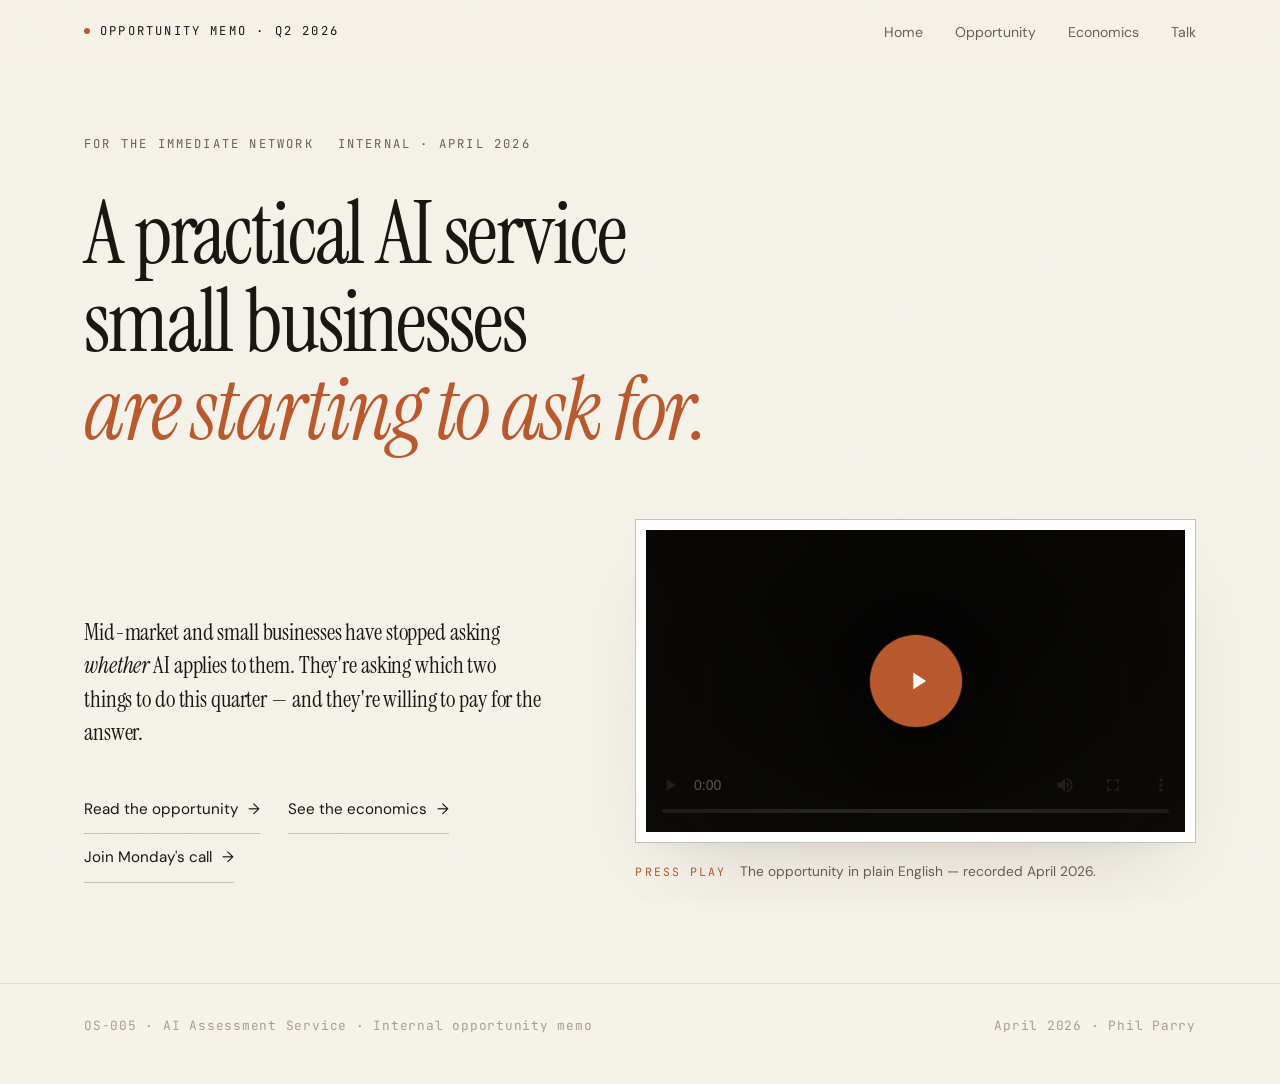
==== index.html @ 7be647b3 "feat: build 4-page opportunity memo microsite - Pages: Home, Opportunity & Model (tabbed), Economics" ====
<!DOCTYPE html>
<html lang="en">
<head>
  <meta charset="UTF-8">
  <meta name="viewport" content="width=device-width, initial-scale=1">
  <title>The AI Assessment Service — An opportunity memo</title>
  <meta name="description" content="A practical AI assessment service for small and medium-sized businesses. Internal opportunity memo, April 2026.">
  <meta name="color-scheme" content="light">

  <link rel="preconnect" href="https://fonts.googleapis.com">
  <link rel="preconnect" href="https://fonts.gstatic.com" crossorigin>
  <link href="https://fonts.googleapis.com/css2?family=Instrument+Serif:ital@0;1&family=DM+Sans:ital,opsz,wght@0,9..40,300;0,9..40,400;0,9..40,500;0,9..40,600;1,9..40,400&family=JetBrains+Mono:wght@400;500&display=swap" rel="stylesheet">
  <link rel="stylesheet" href="./styles.css">
  <script src="./script.js" defer></script>
</head>
<body>

  <!-- ════ TOP NAV (shared markup — keep in sync across pages) ════ -->
  <nav class="top" id="topnav" aria-label="Primary">
    <div class="container">
      <a href="./index.html" class="wordmark">
        <span class="dot" aria-hidden="true"></span>
        <span>Opportunity Memo · Q2 2026</span>
      </a>
      <ul class="nav-links">
        <li><a href="./index.html">Home</a></li>
        <li><a href="./opportunity.html">Opportunity</a></li>
        <li><a href="./economics.html">Economics</a></li>
        <li><a href="./talk.html">Talk</a></li>
      </ul>
    </div>
  </nav>

  <!-- ════ HERO ════ -->
  <header id="top" class="hero">
    <div class="container">

      <div class="hero-meta">
        <span class="eyebrow">For the immediate network</span>
        <span class="eyebrow muted">Internal · April 2026</span>
      </div>

      <h1 class="display serif">
        A practical AI service<br>
        small businesses<br>
        <em>are starting to ask for.</em>
      </h1>

      <div class="hero-grid">

        <!-- VIDEO COLUMN
             ─────────────────────────────────────────────────
             Swap ./assets/opportunity-overview.mp4 with your own.
             Optional: drop a still at ./assets/poster.jpg.
             ───────────────────────────────────────────────── -->
        <div class="hero-video-col">
          <div class="video-frame">
            <div class="video-inner">
              <video id="hero-video"
                     controls
                     preload="metadata"
                     playsinline
                     poster="./assets/poster.jpg">
                <source src="./assets/opportunity-overview.mp4" type="video/mp4">
                Your browser doesn't support embedded video.
              </video>
              <button class="video-overlay" id="video-overlay" aria-label="Play opportunity overview">
                <span class="play-button" aria-hidden="true">
                  <svg viewBox="0 0 24 24"><path d="M8 5v14l11-7z"/></svg>
                </span>
              </button>
            </div>
          </div>
          <div class="video-caption">
            <span class="label">Press play</span>
            <span>The opportunity in plain English — recorded April 2026.</span>
          </div>
        </div>

        <!-- TEXT COLUMN -->
        <div class="hero-text-col">
          <p class="lede">
            Mid-market and small businesses have stopped asking <em class="italic">whether</em> AI applies to them. They're asking which two things to do this quarter — and they're willing to pay for the answer.
          </p>
          <div class="ctas">
            <a href="./opportunity.html" class="cta-link">Read the opportunity</a>
            <a href="./economics.html"   class="cta-link">See the economics</a>
            <a href="./talk.html"        class="cta-link">Join Monday's call</a>
          </div>
        </div>

      </div>
    </div>
  </header>

  <!-- ════ FOOTER ════ -->
  <footer>
    <div class="container">
      <span>OS-005 · AI Assessment Service · Internal opportunity memo</span>
      <span>April 2026 · Phil Parry</span>
    </div>
  </footer>

</body>
</html>
---- styles.css ----
/* ═══════════════════════════════════════════════════════════════
   OS-005 — AI Assessment Service
   Shared stylesheet. Warm editorial theme (see vault/wiki/warm-editorial-theme.md).
   ═══════════════════════════════════════════════════════════════ */

/* ───────────── DESIGN TOKENS — warm light editorial ───────────── */
:root {
  --bg:           #F5F2EA;
  --bg-elev:      #FAF7F0;
  --bg-card:      #FFFFFF;
  --text:         #1A1612;
  --text-muted:   #6B5F4F;
  --text-quiet:   #A89F90;
  --accent:       #B85A2E;
  --accent-warm:  #C8704D;
  --rule:         #E5DECF;
  --rule-strong:  #C9C0AC;

  --serif: 'Instrument Serif', 'Cormorant Garamond', Georgia, serif;
  --sans:  'DM Sans', system-ui, -apple-system, sans-serif;
  --mono:  'JetBrains Mono', 'Menlo', monospace;

  --max:    1240px;
  --gutter: clamp(20px, 5vw, 64px);
}

/* ───────────── RESET + BASE ───────────── */
*, *::before, *::after { box-sizing: border-box; margin: 0; padding: 0; }
html { scroll-behavior: smooth; }

body {
  background: var(--bg);
  color: var(--text);
  font-family: var(--sans);
  font-size: 17px;
  line-height: 1.55;
  font-weight: 400;
  -webkit-font-smoothing: antialiased;
  text-rendering: optimizeLegibility;
  overflow-x: hidden;
}

/* Subtle paper grain overlay */
body::before {
  content: '';
  position: fixed;
  inset: 0;
  pointer-events: none;
  opacity: 0.035;
  z-index: 1;
  background-image: url("data:image/svg+xml;utf8,<svg xmlns='http://www.w3.org/2000/svg' width='400' height='400'><filter id='n'><feTurbulence type='fractalNoise' baseFrequency='0.85' stitchTiles='stitch'/></filter><rect width='100%' height='100%' filter='url(%23n)'/></svg>");
  mix-blend-mode: multiply;
}

img, video { max-width: 100%; display: block; }
a { color: inherit; }

:focus-visible {
  outline: 2px solid var(--accent);
  outline-offset: 4px;
  border-radius: 2px;
}

/* ───────────── TYPOGRAPHY ───────────── */
.serif  { font-family: var(--serif); font-weight: 400; }
.italic { font-style: italic; }
.mono   { font-family: var(--mono); }
.muted  { color: var(--text-muted); }
.quiet  { color: var(--text-quiet); }

h1, h2, h3 {
  font-family: var(--serif);
  font-weight: 400;
  line-height: 1.05;
  letter-spacing: -0.015em;
}

.display {
  font-size: clamp(2.6rem, 6.8vw, 5.4rem);
  line-height: 1.02;
  letter-spacing: -0.025em;
}

.h2 {
  font-size: clamp(1.7rem, 3.4vw, 2.6rem);
  line-height: 1.1;
  max-width: 22ch;
}

.eyebrow {
  font-family: var(--mono);
  font-size: 0.76rem;
  letter-spacing: 0.18em;
  text-transform: uppercase;
  color: var(--text-muted);
}

.lede {
  font-family: var(--serif);
  font-size: clamp(1.25rem, 1.8vw, 1.55rem);
  line-height: 1.45;
  color: var(--text);
  max-width: 42ch;
  letter-spacing: -0.005em;
}

p { max-width: 64ch; }

::selection { background: var(--accent); color: #FFFFFF; }

/* ───────────── LAYOUT ───────────── */
.container {
  max-width: var(--max);
  margin: 0 auto;
  padding-left: var(--gutter);
  padding-right: var(--gutter);
  position: relative;
  z-index: 2;
}

section { padding: clamp(80px, 11vw, 150px) 0; position: relative; z-index: 2; }

.section-head {
  display: grid;
  grid-template-columns: minmax(0, 1fr) minmax(0, 2.4fr);
  gap: clamp(20px, 4vw, 80px);
  margin-bottom: clamp(48px, 6vw, 80px);
  align-items: start;
}

.section-num {
  font-family: var(--mono);
  font-size: 0.76rem;
  letter-spacing: 0.18em;
  text-transform: uppercase;
  color: var(--text-muted);
}

.section-num::before {
  content: '';
  display: block;
  width: 32px;
  height: 1px;
  background: var(--accent);
  margin-bottom: 18px;
}

@media (max-width: 720px) {
  .section-head { grid-template-columns: 1fr; gap: 20px; }
}

/* Page-level intro block, used at the top of inner pages */
.page-intro {
  padding-top: clamp(60px, 8vw, 120px);
  padding-bottom: clamp(40px, 5vw, 80px);
}
.page-intro .eyebrow { margin-bottom: 18px; display: inline-block; }
.page-intro h1 {
  font-family: var(--serif);
  font-size: clamp(2.4rem, 5.6vw, 4.4rem);
  line-height: 1.03;
  letter-spacing: -0.02em;
  max-width: 18ch;
  margin-bottom: 24px;
}
.page-intro h1 em { color: var(--accent); font-style: italic; }
.page-intro .lede { max-width: 52ch; }

/* ───────────── NAV ───────────── */
nav.top {
  position: sticky;
  top: 0;
  z-index: 100;
  backdrop-filter: blur(18px) saturate(140%);
  -webkit-backdrop-filter: blur(18px) saturate(140%);
  background: color-mix(in srgb, var(--bg) 80%, transparent);
  border-bottom: 1px solid transparent;
  transition: border-color 0.3s ease;
}
nav.top.scrolled { border-bottom-color: var(--rule); }

nav.top .container {
  display: flex;
  align-items: center;
  justify-content: space-between;
  padding-top: 18px;
  padding-bottom: 18px;
  gap: 16px;
  flex-wrap: wrap;
}

.wordmark {
  font-family: var(--mono);
  font-size: 0.76rem;
  letter-spacing: 0.18em;
  text-transform: uppercase;
  color: var(--text);
  text-decoration: none;
  display: inline-flex;
  align-items: center;
  gap: 10px;
  white-space: nowrap;
}
.wordmark .dot {
  width: 6px; height: 6px;
  border-radius: 50%;
  background: var(--accent);
}

.nav-links {
  display: flex;
  gap: clamp(14px, 2.5vw, 32px);
  list-style: none;
  flex-wrap: wrap;
}
.nav-links a {
  font-size: 0.88rem;
  color: var(--text-muted);
  text-decoration: none;
  transition: color 0.2s;
  position: relative;
  padding-bottom: 4px;
}
.nav-links a:hover, .nav-links a:focus-visible { color: var(--text); }

/* Active page: terracotta underline */
.nav-links a.active {
  color: var(--text);
}
.nav-links a.active::after {
  content: '';
  position: absolute;
  left: 0;
  right: 0;
  bottom: -2px;
  height: 2px;
  background: var(--accent);
}

@media (max-width: 640px) {
  .nav-links { gap: 14px; font-size: 0.82rem; }
  .nav-links a { font-size: 0.82rem; }
}

/* ───────────── HERO (home only) ───────────── */
.hero { padding-top: clamp(40px, 6vw, 72px); padding-bottom: clamp(60px, 8vw, 100px); }

.hero-meta {
  display: flex;
  gap: 24px;
  margin-bottom: 36px;
  flex-wrap: wrap;
  align-items: center;
}

.hero h1 { max-width: 18ch; margin-bottom: 0; }
.hero h1 em { color: var(--accent); font-style: italic; }

.hero-grid {
  display: grid;
  grid-template-columns: 1fr;
  gap: clamp(40px, 5vw, 64px);
  margin-top: clamp(40px, 5vw, 64px);
  align-items: end;
}

@media (min-width: 900px) {
  .hero-grid {
    grid-template-columns: minmax(0, 1fr) minmax(0, 1.15fr);
  }
  .hero-text-col { order: -1; }
}

/* Video frame */
.video-frame {
  position: relative;
  border: 1px solid var(--rule-strong);
  background: var(--bg-card);
  padding: 10px;
  box-shadow:
    0 40px 80px -40px rgba(58, 38, 20, 0.18),
    0 8px 24px -12px rgba(58, 38, 20, 0.08);
}
.video-inner {
  position: relative;
  aspect-ratio: 16 / 9;
  overflow: hidden;
  background: #000;
}
.video-inner video {
  width: 100%; height: 100%;
  object-fit: cover;
  display: block;
}
.video-overlay {
  position: absolute;
  inset: 0;
  background:
    radial-gradient(circle at center, rgba(15,13,10,0.15) 0%, rgba(15,13,10,0.65) 100%),
    linear-gradient(180deg, rgba(15,13,10,0.05) 0%, rgba(15,13,10,0.45) 100%);
  display: flex;
  align-items: center;
  justify-content: center;
  cursor: pointer;
  transition: opacity 0.4s ease;
  border: none;
  width: 100%;
  color: inherit;
}
.video-overlay.hidden { opacity: 0; pointer-events: none; }

.play-button {
  width: 92px; height: 92px;
  border-radius: 50%;
  background: var(--accent);
  display: flex;
  align-items: center;
  justify-content: center;
  transition: transform 0.25s ease;
  box-shadow: 0 20px 50px rgba(0,0,0,0.4), 0 0 0 1px rgba(255,255,255,0.08);
}
.video-overlay:hover .play-button { transform: scale(1.06); }
.play-button svg { width: 28px; height: 28px; fill: #FFFFFF; margin-left: 4px; }

.video-caption {
  margin-top: 18px;
  display: flex;
  gap: 14px;
  align-items: baseline;
  font-size: 0.86rem;
  color: var(--text-muted);
  flex-wrap: wrap;
}
.video-caption .label {
  font-family: var(--mono);
  font-size: 0.72rem;
  letter-spacing: 0.18em;
  text-transform: uppercase;
  color: var(--accent);
}

.hero-text-col .lede { margin-bottom: 36px; }

.ctas {
  display: flex;
  flex-wrap: wrap;
  gap: 0 28px;
}
.cta-link {
  display: inline-flex;
  align-items: center;
  gap: 10px;
  padding: 12px 0;
  font-size: 0.95rem;
  color: var(--text);
  text-decoration: none;
  border-bottom: 1px solid var(--rule-strong);
  transition: border-color 0.2s, color 0.2s;
}
.cta-link::after { content: '→'; transition: transform 0.2s ease; }
.cta-link:hover { border-color: var(--accent); color: var(--accent); }
.cta-link:hover::after { transform: translateX(4px); }

/* ───────────── TABS MODULE ─────────────
   Page-level underline tabs. Patterned after ODS os-002 tabs
   (underline variant), adapted to the warm editorial theme. */
.tabs-module { padding: 0; }
.tabs-module .container > .tabs-bar { margin-bottom: 0; }

.tabs-bar {
  display: flex;
  gap: 0;
  border-bottom: 1px solid var(--rule);
  flex-wrap: wrap;
}
.tab {
  background: none;
  border: none;
  padding: 16px 0;
  margin-right: clamp(24px, 3vw, 44px);
  color: var(--text-muted);
  font-family: var(--sans);
  font-size: clamp(0.95rem, 1.2vw, 1.05rem);
  font-weight: 500;
  cursor: pointer;
  position: relative;
  transition: color 0.2s;
  display: inline-flex;
  align-items: baseline;
  gap: 10px;
}
.tab:hover { color: var(--text); }
.tab.active { color: var(--text); }
.tab.active::after {
  content: '';
  position: absolute;
  bottom: -1px;
  left: 0;
  right: 0;
  height: 2px;
  background: var(--accent);
}
.tab-num {
  font-family: var(--mono);
  font-size: 0.7rem;
  letter-spacing: 0.18em;
  color: var(--accent);
  font-weight: 400;
  text-transform: uppercase;
}

.tab-panel {
  padding-top: clamp(32px, 4vw, 56px);
  animation: fade-in 0.25s ease both;
}
.tab-panel[hidden] { display: none; }
@keyframes fade-in {
  from { opacity: 0; transform: translateY(6px); }
  to   { opacity: 1; transform: translateY(0); }
}

/* ───────────── COMPACT PAGE (above-the-fold) ─────────────
   Applied via <body class="page-opportunity"> on pages that
   need the tighter vertical rhythm for tabbed content. */
body.page-opportunity .page-intro {
  padding-top: clamp(28px, 3.5vw, 52px);
  padding-bottom: clamp(16px, 2vw, 28px);
}
body.page-opportunity .page-intro h1 {
  font-size: clamp(1.9rem, 4vw, 3rem);
  margin-bottom: 0;
}
body.page-opportunity section.tabs-module { padding: 0 0 clamp(32px, 4vw, 60px); }

/* Compact stats inside a tab panel */
body.page-opportunity .stats-strip {
  margin-top: clamp(20px, 2.5vw, 32px);
}
body.page-opportunity .stat { padding: 20px 20px; }
body.page-opportunity .stat-value {
  font-size: clamp(1.8rem, 3.2vw, 2.5rem);
  margin-bottom: 8px;
}
body.page-opportunity .stat-label { font-size: 0.8rem; }

body.page-opportunity .opportunity-body {
  font-size: clamp(1rem, 1.3vw, 1.12rem);
  max-width: 64ch;
}

/* 2-up steps grid for the How-It-Works tab */
.steps-grid {
  display: grid;
  grid-template-columns: 1fr;
  gap: 1px;
  background: var(--rule);
  border-top: 1px solid var(--rule);
  border-bottom: 1px solid var(--rule);
}
@media (min-width: 820px) {
  .steps-grid { grid-template-columns: 1fr 1fr; }
}
.steps-grid .step {
  background: var(--bg);
  border: none;
  padding: clamp(22px, 2.8vw, 34px) clamp(20px, 2.5vw, 32px);
  row-gap: 12px;
}
.steps-grid .step-num {
  font-size: clamp(1.8rem, 3vw, 2.4rem);
}
.steps-grid .step-title {
  font-size: clamp(1.15rem, 1.6vw, 1.4rem);
}
.steps-grid .step-body {
  font-size: 0.92rem;
  line-height: 1.5;
}

/* ───────────── OPPORTUNITY BODY + STATS ───────────── */
.opportunity-body {
  font-size: clamp(1.05rem, 1.4vw, 1.2rem);
  line-height: 1.55;
  max-width: 56ch;
  color: var(--text);
}
.opportunity-body p { max-width: none; }
.opportunity-body p + p { margin-top: 1em; }
.opportunity-body strong { color: var(--accent); font-weight: 500; }

.stats-strip {
  display: grid;
  grid-template-columns: repeat(auto-fit, minmax(180px, 1fr));
  gap: 1px;
  margin-top: clamp(60px, 7vw, 100px);
  background: var(--rule);
  border-top: 1px solid var(--rule);
  border-bottom: 1px solid var(--rule);
}
.stat { background: var(--bg); padding: 36px 28px; }
.stat-value {
  font-family: var(--serif);
  font-size: clamp(2.4rem, 4vw, 3.6rem);
  line-height: 1;
  margin-bottom: 14px;
}
.stat-value sup {
  font-size: 0.42em;
  vertical-align: super;
  color: var(--accent);
  font-style: italic;
  margin-left: 2px;
}
.stat-label {
  font-size: 0.86rem;
  color: var(--text-muted);
  line-height: 1.45;
  max-width: 26ch;
}

/* ───────────── HOW IT WORKS — numbered editorial steps ───────────── */
.steps { border-top: 1px solid var(--rule); }
.step {
  display: grid;
  grid-template-columns: 6ch minmax(0, 1fr);
  column-gap: clamp(24px, 4vw, 64px);
  row-gap: 18px;
  padding: clamp(36px, 4.5vw, 64px) 0;
  border-bottom: 1px solid var(--rule);
  align-items: start;
}
.step-num {
  font-family: var(--serif);
  font-style: italic;
  font-size: clamp(2.4rem, 4.8vw, 3.8rem);
  color: var(--accent);
  line-height: 0.9;
  grid-row: 1 / span 2;
}
.step-title {
  font-family: var(--serif);
  font-size: clamp(1.4rem, 2.2vw, 1.85rem);
  line-height: 1.15;
  letter-spacing: -0.01em;
}
.step-body {
  color: var(--text-muted);
  font-size: 1rem;
  line-height: 1.6;
  max-width: 64ch;
}
.step-body strong { color: var(--text); font-weight: 500; }

@media (max-width: 600px) {
  .step { grid-template-columns: auto 1fr; column-gap: 18px; }
  .step-body { grid-column: 1 / -1; }
}

/* ───────────── REVENUE LADDER ───────────── */
.ladder { display: flex; flex-direction: column; }
.rung {
  display: grid;
  grid-template-columns: 11ch minmax(0, 1fr) 13ch;
  column-gap: 32px;
  row-gap: 8px;
  align-items: center;
  padding: 24px 0;
  border-top: 1px solid var(--rule);
  transition: background 0.3s ease;
}
.rung:last-child { border-bottom: 1px solid var(--rule); }
.rung:hover { background: rgba(184, 90, 46, 0.03); }

.rung-label {
  font-family: var(--mono);
  font-size: 0.76rem;
  letter-spacing: 0.16em;
  text-transform: uppercase;
  color: var(--text-muted);
}
.rung-bar-track {
  height: 14px;
  background: var(--rule);
  position: relative;
  overflow: hidden;
}
.rung-bar {
  height: 100%;
  background: linear-gradient(90deg, var(--accent) 0%, var(--accent-warm) 100%);
  transform-origin: left center;
  transform: scaleX(0);
  transition: transform 1.2s cubic-bezier(0.2, 0.7, 0.1, 1);
}
.rung.in-view .rung-bar { transform: scaleX(var(--w, 1)); }

.rung-price {
  font-family: var(--serif);
  font-size: clamp(1.25rem, 1.8vw, 1.6rem);
  text-align: right;
  letter-spacing: -0.01em;
  white-space: nowrap;
}
.rung-detail {
  grid-column: 2 / 4;
  font-size: 0.9rem;
  color: var(--text-muted);
  max-width: 72ch;
}

@media (max-width: 640px) {
  .rung { grid-template-columns: 1fr auto; column-gap: 16px; }
  .rung-bar-track { grid-column: 1 / -1; order: 3; }
  .rung-detail   { grid-column: 1 / -1; order: 4; }
}

/* ───────────── UPSIDE ───────────── */
.upside-grid {
  display: grid;
  grid-template-columns: repeat(auto-fit, minmax(260px, 1fr));
  gap: 1px;
  background: var(--rule);
  border: 1px solid var(--rule);
}
.upside-card {
  background: var(--bg);
  padding: clamp(28px, 3vw, 44px);
  transition: background 0.3s ease;
}
.upside-card:hover { background: var(--bg-elev); }

.upside-card .price {
  font-family: var(--mono);
  font-size: 0.78rem;
  letter-spacing: 0.12em;
  color: var(--accent);
  margin-bottom: 18px;
  display: block;
}
.upside-card h3 {
  font-size: clamp(1.4rem, 1.9vw, 1.7rem);
  margin-bottom: 16px;
  line-height: 1.15;
}
.upside-card p {
  color: var(--text-muted);
  font-size: 0.96rem;
  line-height: 1.6;
}

/* ───────────── GALLERY + LIGHTBOX ───────────── */
.gallery {
  display: grid;
  grid-template-columns: repeat(auto-fit, minmax(280px, 1fr));
  gap: clamp(20px, 2.5vw, 32px);
}
.slide-fig {
  margin: 0;
  cursor: zoom-in;
  transition: transform 0.3s ease;
}
.slide-fig:hover { transform: translateY(-2px); }
.slide-fig:focus-visible { outline-offset: 8px; }

.slide-img-wrap {
  position: relative;
  aspect-ratio: 4 / 3;
  background: var(--bg-elev);
  border: 1px solid var(--rule-strong);
  overflow: hidden;
}
.slide-img-wrap::before {
  content: 'Image placeholder';
  position: absolute;
  inset: 0;
  display: flex;
  align-items: center;
  justify-content: center;
  color: var(--text-quiet);
  font-family: var(--mono);
  font-size: 0.74rem;
  letter-spacing: 0.1em;
}
.slide-img-wrap img {
  position: relative;
  width: 100%;
  height: 100%;
  object-fit: cover;
  filter: grayscale(1) contrast(0.98);
  transition: filter 0.4s ease;
}
/* Gallery thumbs AND lightbox stay monochrome for a uniform editorial treatment */
.lightbox img { filter: grayscale(1) contrast(0.98); }

.slide-fig figcaption {
  margin-top: 14px;
  font-size: 0.84rem;
  color: var(--text-muted);
  display: flex;
  gap: 12px;
  align-items: baseline;
}
.slide-fig figcaption .num {
  font-family: var(--mono);
  color: var(--accent);
  font-size: 0.76rem;
}

.lightbox {
  position: fixed;
  inset: 0;
  background: rgba(8, 7, 5, 0.96);
  backdrop-filter: blur(8px);
  -webkit-backdrop-filter: blur(8px);
  z-index: 1000;
  display: none;
  align-items: center;
  justify-content: center;
  padding: clamp(24px, 5vw, 80px);
  cursor: zoom-out;
}
.lightbox.open { display: flex; }
.lightbox img {
  max-width: 100%;
  max-height: 88vh;
  object-fit: contain;
  cursor: default;
  box-shadow: 0 40px 100px rgba(0,0,0,0.6);
}

/* Lightbox chrome — dark backdrop, light tones */
.lightbox-close,
.lightbox-nav {
  position: absolute;
  background: transparent;
  border: 1px solid rgba(255, 255, 255, 0.24);
  color: #F2ECDF;
  cursor: pointer;
  line-height: 1;
  transition: border-color 0.2s, color 0.2s, background 0.2s;
  display: flex;
  align-items: center;
  justify-content: center;
  font-family: var(--serif);
}
.lightbox-close:hover,
.lightbox-nav:hover {
  border-color: var(--accent-warm);
  color: var(--accent-warm);
  background: rgba(255, 255, 255, 0.04);
}

.lightbox-close {
  top: 24px; right: 24px;
  width: 44px; height: 44px;
  font-size: 1.6rem;
}
.lightbox-nav {
  top: 50%;
  transform: translateY(-50%);
  width: 52px; height: 52px;
  font-size: 2.2rem;
  padding-bottom: 4px;
}
.lightbox-nav.prev { left: clamp(16px, 3vw, 32px); }
.lightbox-nav.next { right: clamp(16px, 3vw, 32px); }
.lightbox-nav.hidden { visibility: hidden; }

@media (max-width: 640px) {
  .lightbox-nav { width: 44px; height: 44px; font-size: 1.8rem; }
}

.lightbox-caption {
  position: absolute;
  bottom: 24px;
  left: 50%;
  transform: translateX(-50%);
  font-family: var(--mono);
  font-size: 0.78rem;
  color: #A89F90;
  letter-spacing: 0.06em;
  max-width: 80%;
  text-align: center;
}
.lightbox-counter {
  position: absolute;
  top: 32px;
  left: 50%;
  transform: translateX(-50%);
  font-family: var(--mono);
  font-size: 0.72rem;
  letter-spacing: 0.18em;
  color: #A89F90;
}

/* ───────────── CLOSING (Talk page) ───────────── */
.closing { padding: clamp(100px, 14vw, 180px) 0; }
.closing h2 {
  font-size: clamp(2.2rem, 5.6vw, 4.4rem);
  max-width: 18ch;
  letter-spacing: -0.025em;
  line-height: 1.02;
  margin: 32px 0 40px;
}
.closing h2 em { color: var(--accent); font-style: italic; }
.closing .lede { max-width: 52ch; }

.closing-meta {
  display: flex;
  flex-wrap: wrap;
  gap: 32px;
  align-items: baseline;
  padding-top: 32px;
  border-top: 1px solid var(--rule);
  margin-top: 56px;
}
.closing-meta a {
  color: var(--text);
  text-decoration: none;
  font-family: var(--serif);
  font-size: 1.4rem;
  border-bottom: 1px solid var(--accent);
  padding-bottom: 4px;
  transition: color 0.2s;
}
.closing-meta a:hover { color: var(--accent); }

/* ───────────── PAGE PAGINATION (bottom of inner pages) ───────────── */
.page-nav {
  border-top: 1px solid var(--rule);
  padding: clamp(32px, 4vw, 48px) 0;
  margin-top: clamp(60px, 8vw, 100px);
}
.page-nav-inner {
  display: flex;
  justify-content: space-between;
  gap: 24px;
  align-items: center;
  flex-wrap: wrap;
}
.page-nav a {
  text-decoration: none;
  color: var(--text);
  transition: color 0.2s;
  display: inline-flex;
  flex-direction: column;
  gap: 6px;
}
.page-nav a:hover { color: var(--accent); }
.page-nav .direction {
  font-family: var(--mono);
  font-size: 0.72rem;
  letter-spacing: 0.18em;
  text-transform: uppercase;
  color: var(--text-muted);
}
.page-nav .label {
  font-family: var(--serif);
  font-size: clamp(1.2rem, 1.8vw, 1.6rem);
}
.page-nav .next { text-align: right; margin-left: auto; }

/* ───────────── FOOTER ───────────── */
footer {
  padding: 32px 0 48px;
  border-top: 1px solid var(--rule);
  font-size: 0.8rem;
  color: var(--text-quiet);
}
footer .container {
  display: flex;
  justify-content: space-between;
  flex-wrap: wrap;
  gap: 16px;
  font-family: var(--mono);
  letter-spacing: 0.06em;
}

/* ───────────── MOTION ───────────── */
@media (prefers-reduced-motion: no-preference) {
  .reveal {
    opacity: 0;
    transform: translateY(16px);
    transition: opacity 0.9s ease, transform 0.9s ease;
  }
  .reveal.visible { opacity: 1; transform: translateY(0); }
}
@media (prefers-reduced-motion: reduce) {
  html { scroll-behavior: auto; }
  *, *::before, *::after { transition: none !important; animation: none !important; }
}
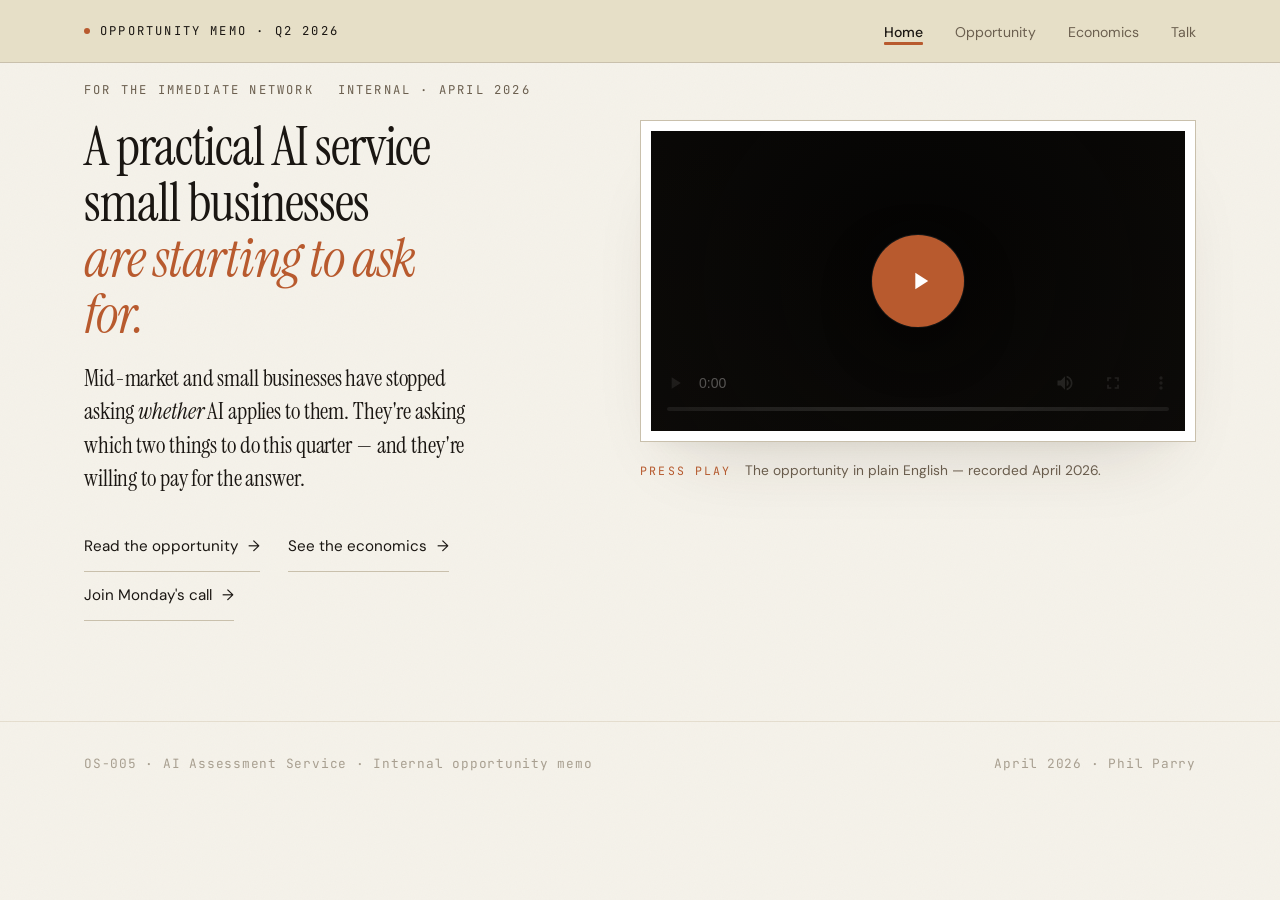
==== commit 6a9d5cf2: "fix: reliable active nav + hero title beside video on home - Active page is now declared per-page vi" ====
--- a/index.html
+++ b/index.html
@@ -23,7 +23,7 @@
         <span>Opportunity Memo · Q2 2026</span>
       </a>
       <ul class="nav-links">
-        <li><a href="./index.html">Home</a></li>
+        <li><a href="./index.html" class="active">Home</a></li>
         <li><a href="./opportunity.html">Opportunity</a></li>
         <li><a href="./economics.html">Economics</a></li>
         <li><a href="./talk.html">Talk</a></li>
@@ -40,15 +40,26 @@
         <span class="eyebrow muted">Internal · April 2026</span>
       </div>
 
-      <h1 class="display serif">
-        A practical AI service<br>
-        small businesses<br>
-        <em>are starting to ask for.</em>
-      </h1>
-
       <div class="hero-grid">
 
-        <!-- VIDEO COLUMN
+        <!-- TEXT COLUMN (left on desktop) — title + lede + CTAs -->
+        <div class="hero-text-col">
+          <h1 class="serif">
+            A practical AI service<br>
+            small businesses<br>
+            <em>are starting to ask for.</em>
+          </h1>
+          <p class="lede">
+            Mid-market and small businesses have stopped asking <em class="italic">whether</em> AI applies to them. They're asking which two things to do this quarter — and they're willing to pay for the answer.
+          </p>
+          <div class="ctas">
+            <a href="./opportunity.html" class="cta-link">Read the opportunity</a>
+            <a href="./economics.html"   class="cta-link">See the economics</a>
+            <a href="./talk.html"        class="cta-link">Join Monday's call</a>
+          </div>
+        </div>
+
+        <!-- VIDEO COLUMN (right on desktop)
              ─────────────────────────────────────────────────
              Swap ./assets/opportunity-overview.mp4 with your own.
              Optional: drop a still at ./assets/poster.jpg.
@@ -77,18 +88,6 @@
           </div>
         </div>
 
-        <!-- TEXT COLUMN -->
-        <div class="hero-text-col">
-          <p class="lede">
-            Mid-market and small businesses have stopped asking <em class="italic">whether</em> AI applies to them. They're asking which two things to do this quarter — and they're willing to pay for the answer.
-          </p>
-          <div class="ctas">
-            <a href="./opportunity.html" class="cta-link">Read the opportunity</a>
-            <a href="./economics.html"   class="cta-link">See the economics</a>
-            <a href="./talk.html"        class="cta-link">Join Monday's call</a>
-          </div>
-        </div>
-
       </div>
     </div>
   </header>
--- a/styles.css
+++ b/styles.css
@@ -8,6 +8,7 @@
   --bg:           #F5F2EA;
   --bg-elev:      #FAF7F0;
   --bg-card:      #FFFFFF;
+  --bg-nav:       #E6DFC7;  /* clearly darker than --bg — separates sticky nav from content */
   --text:         #1A1612;
   --text-muted:   #6B5F4F;
   --text-quiet:   #A89F90;
@@ -173,11 +174,13 @@
   z-index: 100;
   backdrop-filter: blur(18px) saturate(140%);
   -webkit-backdrop-filter: blur(18px) saturate(140%);
-  background: color-mix(in srgb, var(--bg) 80%, transparent);
-  border-bottom: 1px solid transparent;
-  transition: border-color 0.3s ease;
-}
-nav.top.scrolled { border-bottom-color: var(--rule); }
+  background: var(--bg-nav);
+  border-bottom: 1px solid var(--rule-strong);
+  transition: border-color 0.3s ease, box-shadow 0.3s ease;
+}
+nav.top.scrolled {
+  box-shadow: 0 4px 20px -12px rgba(58, 38, 20, 0.14);
+}
 
 nav.top .container {
   display: flex;
@@ -223,18 +226,20 @@
 }
 .nav-links a:hover, .nav-links a:focus-visible { color: var(--text); }
 
-/* Active page: terracotta underline */
+/* Active page: bold terracotta underline, clearly visible */
 .nav-links a.active {
   color: var(--text);
+  font-weight: 500;
 }
 .nav-links a.active::after {
   content: '';
   position: absolute;
   left: 0;
   right: 0;
-  bottom: -2px;
-  height: 2px;
+  bottom: 0;
+  height: 3px;
   background: var(--accent);
+  border-radius: 1px;
 }
 
 @media (max-width: 640px) {
@@ -243,32 +248,40 @@
 }
 
 /* ───────────── HERO (home only) ───────────── */
-.hero { padding-top: clamp(40px, 6vw, 72px); padding-bottom: clamp(60px, 8vw, 100px); }
+.hero { padding-top: clamp(10px, 1.5vw, 18px); padding-bottom: clamp(60px, 8vw, 100px); }
 
 .hero-meta {
   display: flex;
   gap: 24px;
-  margin-bottom: 36px;
+  margin-bottom: 20px;
   flex-wrap: wrap;
   align-items: center;
 }
 
-.hero h1 { max-width: 18ch; margin-bottom: 0; }
+/* H1 lives inside .hero-text-col now (beside the video). Smaller than
+   the old full-width display so it can share the row with the video. */
 .hero h1 em { color: var(--accent); font-style: italic; }
+.hero-text-col h1 {
+  font-family: var(--serif);
+  font-size: clamp(1.9rem, 4.2vw, 3.4rem);
+  line-height: 1.04;
+  letter-spacing: -0.02em;
+  max-width: 14ch;
+  margin-bottom: 18px;
+}
 
 .hero-grid {
   display: grid;
   grid-template-columns: 1fr;
-  gap: clamp(40px, 5vw, 64px);
-  margin-top: clamp(40px, 5vw, 64px);
-  align-items: end;
+  gap: clamp(32px, 4vw, 56px);
+  margin-top: clamp(12px, 1.5vw, 20px);
+  align-items: start;
 }
 
 @media (min-width: 900px) {
   .hero-grid {
-    grid-template-columns: minmax(0, 1fr) minmax(0, 1.15fr);
+    grid-template-columns: minmax(0, 1fr) minmax(0, 1.1fr);
   }
-  .hero-text-col { order: -1; }
 }
 
 /* Video frame */
@@ -339,7 +352,7 @@
   color: var(--accent);
 }
 
-.hero-text-col .lede { margin-bottom: 36px; }
+.hero-text-col .lede { margin-bottom: 28px; max-width: 36ch; }
 
 .ctas {
   display: flex;
